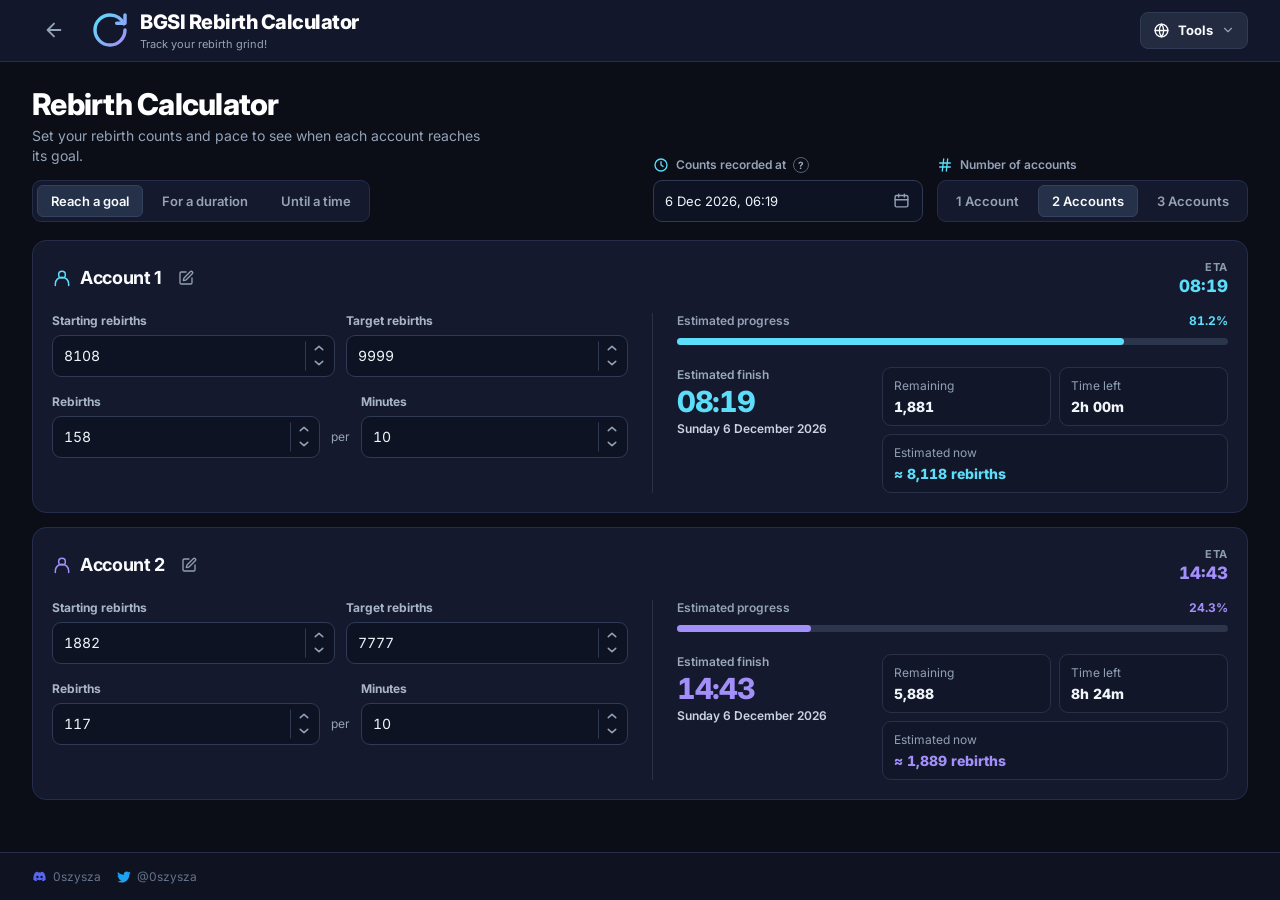
==== index.html @ 5c82c94f "Move time options before the calendar and add hour/minute vector icons" ====
<!doctype html>
<html lang="en" class="dark">
<head>
  <meta charset="utf-8">
  <meta name="viewport" content="width=device-width, initial-scale=1">
  <meta name="theme-color" content="#5CDDFA">
  <title>BGSI Rebirth Calculator</title>
  <link rel="icon" type="image/svg+xml" href="favicon.svg">
  <link rel="preconnect" href="https://fonts.googleapis.com">
  <link rel="preconnect" href="https://fonts.gstatic.com" crossorigin>
  <link href="https://fonts.googleapis.com/css2?family=Inter:wght@400;500;600;700;800&display=swap" rel="stylesheet">
  <link rel="stylesheet" href="styles.css?v=20261002-20">
  <script type="module" src="app.js?v=20261002-20"></script>
<link rel="canonical" href="https://0szysza.github.io/rebirth/">
<meta name="description" content="Track your BGSI rebirth grind for up to three named accounts. Estimate a goal finish time or rebirths gained over a custom time interval, with saved inputs and your own pace.">
<meta property="og:type" content="website">
<meta property="og:site_name" content="BGSI Rebirth Calculator">
<meta property="og:locale" content="en_GB">
<meta property="og:title" content="BGSI Rebirth Calculator">
<meta property="og:description" content="Track your BGSI rebirth grind for up to three named accounts. Estimate a goal finish time or rebirths gained over a custom time interval, with saved inputs and your own pace.">
<meta property="og:url" content="https://0szysza.github.io/rebirth/">
<meta property="og:image" content="https://0szysza.github.io/rebirth/assets/social/cover.png?v=20261002-1">
<meta property="og:image:secure_url" content="https://0szysza.github.io/rebirth/assets/social/cover.png?v=20261002-1">
<meta property="og:image:type" content="image/png">
<meta property="og:image:width" content="1200">
<meta property="og:image:height" content="630">
<meta property="og:image:alt" content="BGSI Rebirth Calculator: three accounts, custom pace and estimated finish times.">
<meta name="twitter:card" content="summary_large_image">
<meta name="twitter:title" content="BGSI Rebirth Calculator">
<meta name="twitter:description" content="Track your BGSI rebirth grind for up to three named accounts. Estimate a goal finish time or rebirths gained over a custom time interval, with saved inputs and your own pace.">
<meta name="twitter:image" content="https://0szysza.github.io/rebirth/assets/social/cover.png?v=20261002-1">
<meta name="twitter:image:alt" content="BGSI Rebirth Calculator: three accounts, custom pace and estimated finish times.">
</head>
<body>
  <svg class="icon-library" aria-hidden="true" xmlns="http://www.w3.org/2000/svg">
    <symbol id="icon-calendar" viewBox="0 0 24 24"><rect x="3" y="5" width="18" height="16" rx="2"/><path d="M16 3v4M8 3v4M3 11h18"/></symbol>
    <symbol id="icon-clock" viewBox="0 0 24 24"><circle cx="12" cy="12" r="9"/><path d="M12 7v5l3 2"/></symbol>
    <symbol id="icon-hour-unit" viewBox="0 0 24 24"><path d="M14.5 12 L8 12"/><path d="M15.5 13 A1 1 0 0 0 14.5 12"/><path d="M15.5 20 L15.5 13"/><path d="M8 20 L8 4"/></symbol>
    <symbol id="icon-minute-unit" viewBox="0 0 24 24"><path d="M12 19.5 L12 12.5"/><path d="M16 11.5 L8 11.5"/><path d="M17 12.5 A1 1 0 0 0 16 11.5"/><path d="M17 19.5 L17 12.5"/><path d="M7 19.5 L7 10.5"/></symbol>
    <symbol id="icon-arrow-left" viewBox="0 0 24 24"><path d="M19 12H5m7 7-7-7 7-7"/></symbol>
    <symbol id="icon-users" viewBox="0 0 24 24"><path d="M16 21v-2a4 4 0 0 0-4-4H6a4 4 0 0 0-4 4v2"/><circle cx="9" cy="7" r="4"/><path d="M22 21v-2a4 4 0 0 0-3-3.87M16 3.13a4 4 0 0 1 0 7.75"/></symbol>
    <symbol id="icon-hash" viewBox="0 0 24 24"><line x1="4" x2="20" y1="9" y2="9"/><line x1="4" x2="20" y1="15" y2="15"/><line x1="10" x2="8" y1="3" y2="21"/><line x1="16" x2="14" y1="3" y2="21"/></symbol>
    <symbol id="icon-square-pen" viewBox="0 0 24 24"><path d="M12 3H5a2 2 0 0 0-2 2v14a2 2 0 0 0 2 2h14a2 2 0 0 0 2-2v-7"/><path d="M18.375 2.625a1 1 0 0 1 3 3l-9.013 9.014a2 2 0 0 1-.853.505l-2.873.84a.5.5 0 0 1-.62-.62l.84-2.873a2 2 0 0 1 .506-.852z"/></symbol>
    <symbol id="icon-check" viewBox="0 0 24 24"><path d="M20 6 9 17l-5-5"/></symbol>
    <symbol id="icon-x" viewBox="0 0 24 24"><path d="M18 6 6 18"/><path d="m6 6 12 12"/></symbol>
    <symbol id="icon-pen-off" viewBox="0 0 24 24"><path d="m10 10-6.157 6.162a2 2 0 0 0-.5.833l-1.322 4.36a.5.5 0 0 0 .622.624l4.358-1.323a2 2 0 0 0 .83-.5L14 13.982"/><path d="m12.829 7.172 4.359-4.346a1 1 0 1 1 3.986 3.986l-4.353 4.353"/><path d="m2 2 20 20"/></symbol>
    <symbol id="icon-globe" viewBox="0 0 24 24"><circle cx="12" cy="12" r="9"/><path d="M3 12h18M12 3a15 15 0 0 1 0 18M12 3a15 15 0 0 0 0 18"/></symbol>
    <symbol id="icon-chevron" viewBox="0 0 24 24"><path d="m6 9 6 6 6-6"/></symbol>
  </svg>

  <header class="site-header">
    <div class="site-header__inner">
      <a class="home-link" href="https://0szysza.github.io/" aria-label="Back to home" title="Back to home"><svg class="icon" aria-hidden="true"><use href="#icon-arrow-left"></use></svg></a>
      <a class="brand" href="./" aria-label="BGSI Rebirth Calculator home">
        <span class="brand__logo" aria-hidden="true">
          <img src="favicon.svg" width="39" height="39" alt="">
        </span>
        <span class="brand__copy"><strong>BGSI Rebirth Calculator</strong><small>Track your rebirth grind!</small></span>
      </a>
      <nav class="tool-switcher" aria-label="Switch tool">
        <details class="tool-menu">
          <summary aria-label="Tools"><svg class="icon" aria-hidden="true"><use href="#icon-globe"></use></svg><span>Tools</span><svg class="icon tool-menu__chevron" aria-hidden="true"><use href="#icon-chevron"></use></svg></summary>
          <div class="tool-menu__list">
            <a href="https://0szysza.github.io/trackccu/"><img class="tool-menu__logo" src="https://0szysza.github.io/trackccu/favicon.png" width="18" height="18" alt=""><span><strong>TrackCCU</strong><small>Track any Roblox Game CCU!</small></span></a>
            <a href="./" aria-current="page"><img class="tool-menu__logo" src="favicon.svg" width="18" height="18" alt=""><span><strong>BGSI Rebirth Calculator</strong><small>Track your rebirth grind!</small></span></a>
          </div>
        </details>
      </nav>
    </div>
  </header>

  <main class="page-shell">
    <section class="account-selector" aria-labelledby="account-selector-title">
      <div class="selector-heading">
        <h1 id="account-selector-title">Rebirth Calculator</h1>
        <p id="calculator-description">Set your rebirth counts and pace to see when each account reaches its goal.</p>
        <div class="calculation-modes account-selector__buttons" role="group" aria-label="Calculation mode">
          <button class="calculation-mode account-count is-active" type="button" data-mode="goal" aria-pressed="true">Reach a goal</button>
          <button class="calculation-mode account-count" type="button" data-mode="duration" aria-pressed="false">For a duration</button>
          <button class="calculation-mode account-count" type="button" data-mode="until" aria-pressed="false">Until a time</button>
        </div>
      </div>
      <div class="selector-controls">
        <div class="time-controls">
        <section class="interval-settings" id="interval-settings" aria-label="Time interval" hidden>
          <div class="interval-duration" id="duration-fields">
            <div class="field"><label class="time-unit-label" for="interval-hours"><svg class="icon" aria-hidden="true"><use href="#icon-hour-unit"></use></svg><span>Hours</span></label><input id="interval-hours" type="number" min="0" step="any" inputmode="decimal" value="2"></div>
            <div class="field"><label class="time-unit-label" for="interval-minutes"><svg class="icon" aria-hidden="true"><use href="#icon-minute-unit"></use></svg><span>Minutes</span></label><input id="interval-minutes" type="number" min="0" max="59" step="1" inputmode="numeric" value="0"></div>
          </div>
          <div class="field interval-end-field" id="end-time-field" hidden>
            <label for="interval-end">End date and time</label>
            <div class="date-control">
              <input id="interval-end" type="text" readonly aria-haspopup="dialog" aria-controls="interval-end-picker" aria-expanded="false" autocomplete="off">
              <button class="date-control__open" type="button" data-date-for="interval-end" aria-label="Choose interval end date and time" aria-haspopup="dialog" aria-controls="interval-end-picker" aria-expanded="false"><svg class="icon" aria-hidden="true"><use href="#icon-calendar"></use></svg></button>
              <div class="date-picker" id="interval-end-picker" role="dialog" aria-label="Interval end date and time" hidden></div>
            </div>
          </div>
        </section>
        <div class="snapshot-row">
          <div class="snapshot-label"><svg class="icon" aria-hidden="true"><use href="#icon-clock"></use></svg><label for="snapshot">Counts recorded at</label><button class="help-tip" type="button" aria-label="About the recorded time" aria-describedby="snapshot-help">?<span class="help-tip__bubble" id="snapshot-help" role="tooltip">Enter the rebirth counts you had at this time. This saved starting point keeps your finish time fixed. Estimates assume you keep rebirthing at the entered pace.</span></button></div>
          <div class="field date-control">
            <input id="snapshot" type="text" readonly aria-haspopup="dialog" aria-controls="snapshot-picker" aria-expanded="false" autocomplete="off">
            <button class="date-control__open" type="button" data-date-for="snapshot" aria-label="Choose recorded date and time" aria-haspopup="dialog" aria-controls="snapshot-picker" aria-expanded="false"><svg class="icon" aria-hidden="true"><use href="#icon-calendar"></use></svg></button>
            <div class="date-picker" id="snapshot-picker" role="dialog" aria-label="Recorded date and time" hidden></div>
          </div>
        </div>
        </div>
        <div class="account-mode-field">
          <span class="account-mode-label" id="account-mode-label"><svg class="icon" aria-hidden="true"><use href="#icon-hash"></use></svg><span>Number of accounts</span></span>
          <div class="account-selector__buttons" role="group" aria-labelledby="account-mode-label">
            <button class="account-count" type="button" data-count="1" aria-pressed="false">1 Account</button>
            <button class="account-count is-active" type="button" data-count="2" aria-pressed="true">2 Accounts</button>
            <button class="account-count" type="button" data-count="3" aria-pressed="false">3 Accounts</button>
          </div>
        </div>
      </div>
    </section>

    <div class="accounts-grid" id="accounts-grid" role="group" aria-label="Account estimates" data-count="2"></div>
  </main>

  <footer class="site-footer">
    <div class="site-footer__inner">
      <div class="site-footer__contact">
        <div class="site-footer__links">
          <a href="https://discord.com/users/0szysza" target="_blank" rel="noopener noreferrer"><svg xmlns="http://www.w3.org/2000/svg" width="15" height="15" viewBox="0 0 24 24" fill="#5865F2" aria-hidden="true"><path d="M19.888 7.335a5.134 5.134 0 0 0-2.893-2.418a9.144 9.144 0 0 0-2.275-.508a9.963 9.963 0 0 0-.508 1.038a15.039 15.039 0 0 0-4.56 0a11.372 11.372 0 0 0-.519-1.038c-.752.082-1.493.249-2.208.497a5.123 5.123 0 0 0-2.904 2.44a16.176 16.176 0 0 0-1.91 9.717a16.562 16.562 0 0 0 4.98 2.528a4.339 4.339 0 0 0 1.104-1.777c-.54-.202-1.06-.45-1.557-.74c-.089-.122.254-.32.364-.354a11.826 11.826 0 0 0 10.037 0c.1 0 .453.232.364.354c-.441.342-1.424.585-1.59.828a7.4 7.4 0 0 0 1.105 1.69a16.628 16.628 0 0 0 4.99-2.53a16.232 16.232 0 0 0-2.02-9.727M8.669 14.7a1.943 1.943 0 0 1-1.92-1.955a1.943 1.943 0 0 1 1.92-1.91a1.942 1.942 0 0 1 1.933 1.965a1.943 1.943 0 0 1-1.933 1.9m6.625 0a1.943 1.943 0 0 1-1.932-1.944a1.932 1.932 0 1 1 3.865.034a1.932 1.932 0 0 1-1.933 1.899z"/></svg><span>0szysza</span></a>
          <a href="https://x.com/0szysza" target="_blank" rel="noopener noreferrer"><svg xmlns="http://www.w3.org/2000/svg" width="14" height="14" viewBox="0 0 432 384" fill="currentColor" style="color:#1DA1F2" aria-hidden="true"><path d="M383 105v11q0 45-16.5 88.5t-47 79.5t-79 58.5T134 365q-73 0-134-39q10 1 21 1q61 0 109-37q-29-1-51.5-18T48 229q8 2 16 2q12 0 23-4q-30-6-50-30t-20-55v-1q19 10 40 11q-39-27-39-73q0-24 12-44q33 40 79.5 64T210 126q-2-10-2-20q0-36 25.5-61.5T295 19q38 0 64 27q30-6 56-21q-10 31-39 48q27-3 51-13q-18 26-44 45z"/></svg><span>@0szysza</span></a>
        </div>
      </div>
    </div>
  </footer>
  <noscript><p class="noscript">Enable JavaScript to use the calculator.</p></noscript>
</body>
</html>
---- styles.css ----
:root{font-family:Inter,system-ui,-apple-system,BlinkMacSystemFont,"Segoe UI",sans-serif;color:#f3f4f6;background:#0b0d17;font-synthesis:none}
*{box-sizing:border-box}
html{color-scheme:dark}
body{min-width:320px;min-height:100vh;min-height:100svh;display:flex;flex-direction:column;margin:0;background:#0b0d17;color:#f3f4f6}
a{color:inherit;text-decoration:none}
button,input{font:inherit}
h1,h2,h3,p{margin:0}
[hidden],.icon-library{display:none!important}
:focus-visible{outline:2px solid #5CDDFA;outline-offset:2px}
::-webkit-scrollbar{width:8px;height:8px}
::-webkit-scrollbar-track{background:#0b0d17}
::-webkit-scrollbar-thumb{background:#262d4a;border-radius:4px}
::-webkit-scrollbar-thumb:hover{background:#3b456e}
.icon{width:17px;height:17px;flex:none;fill:none;stroke:currentColor;stroke-width:2;stroke-linecap:round;stroke-linejoin:round}

.site-header{position:sticky;top:0;z-index:20;border-bottom:1px solid #262d4a;background:rgba(21,25,45,.94);backdrop-filter:blur(12px)}
.site-header__inner,.page-shell,.site-footer__inner{width:min(100% - 64px,1216px);margin-inline:auto}
.site-header__inner{min-height:0;display:flex;align-items:center;gap:14px;padding:8px 0}
.home-link{display:grid;place-items:center;flex:none;width:44px;height:44px;border-radius:8px;color:#94a3b8;transition:color .15s}
.home-link .icon{width:22px;height:22px;transition:transform .15s}
.home-link:hover{color:#5CDDFA}
.home-link:hover .icon{transform:translateX(-2px)}
.brand{display:flex;align-items:center;gap:10px;flex:none}
.brand__logo{width:40px;height:40px;display:grid;place-items:center}
.brand__logo img{display:block;width:40px;height:40px}
.brand__copy{display:flex;flex-direction:column;line-height:1.5}
.brand__copy strong{font-size:20px;font-weight:800;line-height:28px;letter-spacing:-.5px;color:#fff}
.brand__copy small{color:#94a3b8;font-size:11px;font-weight:400;line-height:16.5px}
.tool-switcher{margin-left:auto}
.tool-menu{position:relative}
.tool-menu summary{display:flex;align-items:center;gap:8px;min-height:37px;padding:0 12px;border:1px solid #303b55;border-radius:8px;background:#222b40;color:#f8fafc;font-size:13px;font-weight:700;cursor:pointer;list-style:none;transition:background .15s,border-color .15s}
.tool-menu summary::-webkit-details-marker{display:none}
.tool-menu summary:hover,.tool-menu[open] summary{border-color:#485676;background:#2a3650}
.tool-menu__chevron{width:14px;height:14px;color:#94a3b8;transition:transform .15s}
.tool-menu[open] .tool-menu__chevron{transform:rotate(180deg)}
.tool-menu__list{position:absolute;right:0;top:calc(100% + 8px);z-index:30;display:grid;gap:6px;width:250px;padding:6px;border:1px solid #303b55;border-radius:10px;background:#15192d;box-shadow:0 12px 28px rgba(0,0,0,.28)}
.tool-menu__list a{display:flex;align-items:center;gap:10px;min-height:54px;padding:9px 10px;border-radius:7px;color:#b3bfd0;transition:background .15s,color .15s}
.tool-menu__list a:hover,.tool-menu__list a[aria-current=page]{background:#222b40;color:#f8fafc}
.tool-menu__list a .icon{width:18px;height:18px;color:#5CDDFA}
.tool-menu__logo{display:block;width:18px;height:18px;flex:none;object-fit:contain}
.tool-menu__list a span{display:flex;flex-direction:column;gap:2px}
.tool-menu__list a strong{font-size:13px;font-weight:700}
.tool-menu__list a small{color:#8a98ac;font-size:11px}

.page-shell{flex:1;padding:24px 0 0}
.account-selector{display:flex;align-items:flex-end;justify-content:space-between;gap:24px;margin:0 0 18px}
.selector-heading{flex:1;min-width:0}
.selector-heading h1{color:#fff;font-size:30px;font-weight:800;line-height:36px;letter-spacing:-.025em}
.selector-heading p{max-width:460px;margin-top:4px;color:#94a3b8;font-size:14px;line-height:20px}
.account-mode-field{display:flex;flex-direction:column;gap:7px}
.account-mode-label{display:flex;align-items:center;gap:7px;min-height:16px;color:#94a3b8;font-size:12px;font-weight:600;line-height:15px}
.account-mode-label>.icon{width:16px;height:16px;color:#5CDDFA}
.account-selector__buttons{display:inline-flex;align-items:center;gap:5px;padding:4px;border:1px solid #262d4a;border-radius:9px;background:#15192d}
.account-count{min-height:32px;padding:0 13px;border:1px solid transparent;border-radius:6px;background:transparent;color:#94a3b8;font-size:13px;font-weight:600;cursor:pointer;transition:background .15s,color .15s}
.account-count:hover{color:#f8fafc}
.account-count.is-active{border-color:#34425f;background:#253049;color:#f8fafc}
.calculation-modes{margin-top:14px}
.calculation-mode{display:inline-flex;align-items:center;justify-content:center;gap:7px}
.interval-settings{display:flex;align-items:flex-end;flex:none;max-width:100%;margin:0}
.interval-duration{display:grid;grid-template-columns:1fr 1fr;gap:10px;width:220px}
.interval-end-field{width:230px}
.interval-settings .field label{min-height:16px;margin-bottom:7px;line-height:16px}
.interval-settings .field .time-unit-label{display:flex;align-items:center;gap:6px}
.time-unit-label .icon{width:16px;height:16px;color:#5CDDFA}
body[data-calculator-mode=interval] .account-card__fields{grid-template-columns:1fr}
body[data-calculator-mode=interval] .eta-block strong{overflow-wrap:anywhere}
@media(max-width:680px){.calculation-modes{display:flex;width:100%}.calculation-mode{flex:1;min-width:0;padding-inline:8px;white-space:nowrap}.interval-settings{display:grid;grid-template-columns:1fr;width:100%}.interval-duration,.interval-end-field{width:100%}}

.field{min-width:0}
.field label{display:block;margin-bottom:7px;color:#a8b5c9;font-size:12px;font-weight:700}
.field input{display:block;width:100%;height:42px;padding:0 11px;border:1px solid #303a55;border-radius:9px;background:#0e1324;color:#f1f5f9;font-size:14px;outline:none;transition:border-color .15s}
.field input:hover{border-color:#4b5979}
.field input:focus{border-color:#5CDDFA;box-shadow:0 0 0 2px rgba(92,221,250,.12)}
.field input:invalid{border-color:#e17295}
.field input[type=number]{font-variant-numeric:tabular-nums}
.number-control{position:relative;min-width:0}
.number-control input[type=number]{padding-right:40px;appearance:textfield;-moz-appearance:textfield}
.number-control input[type=number]::-webkit-inner-spin-button,.number-control input[type=number]::-webkit-outer-spin-button{margin:0;appearance:none;-webkit-appearance:none}
.number-control__steps{position:absolute;top:50%;right:7px;display:flex;flex-direction:column;width:23px;height:29px;padding-left:4px;border-left:1px solid #303a55;transform:translateY(-50%)}
.number-control__step{display:grid;place-items:center;flex:1;min-height:0;padding:0;border:0;border-radius:3px;background:transparent;color:#91a0b5;cursor:pointer}
.number-control__step:hover,.number-control__step:focus-visible{background:#263653;color:#5CDDFA}
.number-control__step svg{width:10px;height:7px;fill:none;stroke:currentColor;stroke-width:1.8;stroke-linecap:round;stroke-linejoin:round}

.date-control{position:relative}
.date-control>input{padding-right:43px;cursor:pointer}
.date-control__open{position:absolute;top:50%;right:8px;display:grid;place-items:center;width:28px;height:28px;padding:0;border:0;border-radius:6px;background:transparent;color:#91a0b5;transform:translateY(-50%);cursor:pointer}
.date-control__open:hover,.date-control__open:focus-visible,.date-control__open[aria-expanded=true]{background:#263653;color:#5CDDFA}
.date-picker{position:absolute;top:calc(100% + 8px);left:0;z-index:40;width:min(320px,calc(100vw - 32px));padding:13px;border:1px solid #40506f;border-radius:11px;background:#171f32;box-shadow:0 18px 36px rgba(0,0,0,.42)}
.date-picker.is-above{top:auto;bottom:calc(100% + 8px)}
.date-picker.is-floating,.date-field:last-child .date-picker.is-floating{position:fixed;top:50%;left:50%;right:auto;bottom:auto;max-height:calc(100vh - 24px);max-height:calc(100svh - 24px);overflow-y:auto;transform:translate(-50%,-50%)}
.date-picker__header{display:flex;align-items:center;justify-content:space-between;gap:8px;margin-bottom:11px}
.date-picker__header strong{font-size:14px;font-weight:800;color:#f8fafc}
.date-picker__nav{display:grid;place-items:center;width:28px;height:28px;padding:0;border:1px solid #34415b;border-radius:6px;background:#222d44;color:#a9bbd4;cursor:pointer}
.date-picker__nav:hover{border-color:#5CDDFA;color:#5CDDFA}
.date-picker__nav svg{width:15px;height:15px;fill:none;stroke:currentColor;stroke-width:2;stroke-linecap:round;stroke-linejoin:round}
.date-picker__weekdays,.date-picker__days{display:grid;grid-template-columns:repeat(7,minmax(0,1fr));gap:3px;text-align:center}
.date-picker__weekdays{margin-bottom:4px;color:#8c9bb3;font-size:10px;font-weight:700}
.date-picker__weekdays span{padding:5px 0}
.date-picker__empty,.date-picker__day{min-width:0;height:33px}
.date-picker__day{padding:0;border:1px solid transparent;border-radius:6px;background:transparent;color:#d6e0ee;font-size:12px;font-weight:600;cursor:pointer}
.date-picker__day:hover{background:#2b3955;color:#fff}
.date-picker__day.is-today:not(.is-selected){border-color:#546480;color:#5CDDFA}
.date-picker__day.is-selected{border-color:#5CDDFA;background:#24475b;color:#91efff}
.date-picker__time{display:flex;flex-direction:column;align-items:stretch;gap:9px;margin-top:11px;padding-top:12px;border-top:1px solid #303a55}
.date-picker__time-fields{display:grid;grid-template-columns:1fr auto 1fr;align-items:end;gap:9px}
.date-picker__time-fields .field label{margin-bottom:5px;font-size:11px}
.date-picker__time-fields .field input{height:35px;padding-left:8px;font-size:12px}
.date-picker__time-fields .number-control input{padding-right:25px}
.date-picker__time-fields .number-control__steps{right:3px;width:19px;padding-left:2px}
.date-picker__time-colon{padding-bottom:9px;color:#91a0b5;font-weight:800}
.date-picker__footer{display:flex;align-items:center;gap:7px;margin-top:13px;padding-top:11px;border-top:1px solid #303a55}
.date-picker__footer span{flex:1}
.date-picker__footer button{min-height:30px;padding:0 9px;border:1px solid #34415b;border-radius:6px;background:#222d44;color:#cbd5e1;font-size:11px;font-weight:700;cursor:pointer}
.date-picker__footer button:hover{border-color:#5CDDFA;color:#fff}
.date-picker__footer .date-picker__apply{border-color:#5CDDFA;background:#24475b;color:#91efff}


.accounts-grid{display:grid;grid-template-columns:minmax(0,1fr);gap:14px;align-items:start}
.account-card{--accent:#5CDDFA;position:relative;min-width:0;padding:19px;border:1px solid #262d4a;border-radius:14px;background:#15192d}
.account-card:hover,.account-card:focus-within{z-index:2}
.account-card--alt{--accent:#A38FFA}
.account-card--alt2{--accent:#FF007F}
.account-card__head{display:flex;align-items:center;gap:8px;min-height:36px;margin-bottom:17px}
.account-card__icon{display:inline-flex;align-items:center;justify-content:center;flex:none;width:20px;height:20px;color:var(--accent)}
.account-card__icon svg{width:20px;height:20px;fill:none;stroke:currentColor;stroke-width:1.8;stroke-linecap:round;stroke-linejoin:round}
.account-card__head h2{overflow:hidden;color:#f8fafc;font-size:18px;font-weight:700;letter-spacing:-.02em;line-height:24px;text-overflow:ellipsis;white-space:nowrap}
.account-name{flex:1;min-width:0}
.account-name__display{display:flex;align-items:center;gap:6px;min-width:0}
.account-name__edit,.account-name__action{display:grid;place-items:center;flex:0 0 36px;width:36px;min-width:36px;height:36px;padding:0;border:0;border-radius:6px;background:transparent;color:#91a0b5;cursor:pointer;transition:color .15s,background .15s}
.account-name__edit:hover,.account-name__action:hover{background:#222b40;color:var(--accent)}
.account-name__save,.account-name__save:hover{color:#34d399}
.account-name__cancel,.account-name__cancel:hover{color:#fb7185}
.account-name__reset,.account-name__reset:hover{color:var(--accent)}
.account-name__edit .icon{width:16px;height:16px}
.account-name__form{display:flex;align-items:center;gap:4px;width:min(100%,340px)}
.account-name__form input{flex:1 1 0;width:0;min-width:0;height:36px;padding:0 10px;border:1px solid #303a55;border-radius:7px;background:#0e1324;color:#f1f5f9;font-size:16px;outline:none}
.account-name__form input:focus{border-color:var(--accent);box-shadow:0 0 0 2px color-mix(in srgb,var(--accent) 12%,transparent)}
.account-card__quick{margin-left:auto;text-align:right}
.account-card__quick span{display:block;color:#8d9bb0;font-size:11px;font-weight:700;letter-spacing:.06em}
.account-card__quick strong{display:block;margin-top:2px;color:var(--accent);font-size:17px;font-weight:800;font-variant-numeric:tabular-nums}
.account-card__fields{display:grid;grid-template-columns:repeat(2,minmax(0,1fr));gap:11px}
.pace-group{min-width:0;margin:17px 0 0;padding:0;border:0}
.pace-fields{display:grid;grid-template-columns:minmax(0,1fr) auto minmax(0,1fr);gap:11px}
.pace-fields__per{display:grid;place-items:center;align-self:end;height:42px;color:#94a3b8;font-size:12px}
.account-card__results{margin-top:17px;padding-top:15px;border-top:1px solid #293149}
.progress-line{display:flex;justify-content:space-between;gap:8px;margin-bottom:4px;color:#94a3b8;font-size:12px;font-weight:600}
.progress-line strong{color:var(--accent);font-variant-numeric:tabular-nums}
.progress-inspector{position:relative}
.progress-track{position:relative;height:20px;cursor:default}
.progress-track::before{content:"";position:absolute;top:6px;left:0;right:0;height:7px;border-radius:99px;background:#2b354b}
.progress-track>span{position:absolute;top:6px;left:0;display:block;width:0;height:7px;border-radius:99px;background:var(--accent);transition:width .2s;pointer-events:none}
.progress-track:focus-visible{border-radius:5px}
.progress-hover-marker{position:absolute;top:3px;width:2px;height:13px;border-radius:2px;background:#fff;box-shadow:0 0 0 2px #15192d;transform:translateX(-50%);pointer-events:none}
.progress-tooltip{position:absolute;bottom:calc(100% + 7px);width:248px;padding:10px 11px;border:1px solid #3d4b66;border-radius:9px;background:#202a40;box-shadow:0 10px 24px rgba(0,0,0,.32);transform:translateX(-50%);pointer-events:none;z-index:3;font-size:11px}
.progress-tooltip__head{display:flex;justify-content:space-between;align-items:baseline;gap:8px;padding-bottom:7px;margin-bottom:6px;border-bottom:1px solid #3d4b66}
.progress-tooltip__head strong{color:var(--accent);font-size:14px;font-weight:800;font-variant-numeric:tabular-nums}
.progress-tooltip__head span{color:#e2e8f0;font-weight:700;font-variant-numeric:tabular-nums}
.progress-tooltip__row{display:flex;justify-content:space-between;gap:8px;line-height:1.5}
.progress-tooltip__row+ .progress-tooltip__row{margin-top:4px}
.progress-tooltip__row span{flex:none;color:#9aa8bc}
.progress-tooltip__row strong{color:#f1f5f9;font-weight:650;text-align:right}
.eta-block{margin:19px 0 17px}
.eta-block span{display:block;color:#9aa8bc;font-size:12px;font-weight:600}
.eta-block strong{display:block;margin-top:4px;color:var(--accent);font-size:29px;font-weight:800;letter-spacing:-.045em;line-height:1.12;font-variant-numeric:tabular-nums}
.eta-block small{display:block;margin-top:3px;color:#cbd5e1;font-size:12px;font-weight:600}
.stat-grid{display:grid;grid-template-columns:repeat(2,minmax(0,1fr));gap:8px}
.stat{min-width:0;padding:10px 11px;border:1px solid #293149;border-radius:9px;background:#111729}
.stat span{display:block;color:#91a0b5;font-size:12px}
.stat strong{display:block;margin-top:5px;color:#f1f5f9;font-size:14px;font-weight:800;overflow-wrap:anywhere;font-variant-numeric:tabular-nums}
.account-message{min-height:0;margin-top:9px;color:#f5a3ba;font-size:12px;line-height:1.4}
.account-message.is-neutral{color:#91a0b5}
.account-message:empty{display:none}
.site-footer{margin-top:28px;padding:16px 0;border-top:1px solid #262d4a;background:rgba(21,25,45,.4);color:#64748b;font-size:12px}
.site-footer__inner{display:flex;align-items:center;justify-content:space-between;gap:16px}
.site-footer__links{display:flex;flex-wrap:wrap;align-items:center;column-gap:16px;row-gap:4px}
.site-footer__links a{display:inline-flex;align-items:center;gap:6px;transition:color .15s}
.site-footer__links a:hover{color:#cbd5e1}
.site-footer__links svg{flex:none}
.noscript{padding:15px;color:#f1f5f9;background:#6d2b42;text-align:center}

@media(min-width:1024px){.accounts-grid .account-card{display:grid;grid-template-columns:repeat(2,minmax(0,1fr));grid-template-rows:auto max-content 1fr;grid-template-areas:"head head" "fields results" "pace results";column-gap:24px;align-items:start}.accounts-grid .account-card__head{grid-area:head}.accounts-grid .account-card__fields{grid-area:fields}.accounts-grid .pace-group{grid-area:pace}.accounts-grid .account-card__results{grid-area:results;display:grid;grid-template-columns:minmax(0,.7fr) minmax(0,1.3fr);column-gap:18px;margin-top:0;padding:0 0 0 24px;border-top:0;border-left:1px solid #293149}.accounts-grid .progress-line,.accounts-grid .progress-inspector,.accounts-grid .account-message{grid-column:1/-1}.accounts-grid .eta-block{grid-column:1;grid-row:3;margin:15px 0 0}.accounts-grid .stat-grid{grid-column:2;grid-row:3;margin-top:15px}}
@media(min-width:1360px){.home-link{position:absolute;left:max(20px,env(safe-area-inset-left));top:50%;transform:translateY(-50%)}}
@media(max-width:680px){.site-header__inner,.page-shell,.site-footer__inner{width:min(100% - 32px,1216px)}.site-header__inner{gap:10px;padding:8px 0}.brand{min-height:44px}.page-shell{padding-top:20px}.account-selector{align-items:flex-start;flex-direction:column;gap:12px;margin:0 0 16px}.account-selector__buttons{width:100%}.account-count{flex:1;min-height:36px;padding:0 5px}.site-footer__inner{align-items:flex-start;flex-direction:column}}
@media(max-width:680px){.brand{flex:1;min-width:0}.brand__logo{flex:none}.brand__copy{min-width:0}.tool-switcher{flex:none}}
@media(max-width:639px){.brand__copy strong{font-size:18px;line-height:25.2px;letter-spacing:-.45px}.brand__copy small{font-size:11px;line-height:16.5px}}
@media(max-width:350px){.site-header__inner{gap:6px}.brand__logo,.brand__logo img{width:34px;height:34px}.brand__copy strong{font-size:16px;line-height:22.4px}.brand__copy small{font-size:10px;line-height:15px}.tool-menu summary{padding:0 7px}.tool-menu summary>span{display:none}}
@media(max-width:430px){.account-card{padding:16px}.field input{font-size:13px}.tool-menu summary{padding:0 9px}}
@media(prefers-reduced-motion:reduce){*,*::before,*::after{transition:none!important;animation:none!important}}

.selector-controls{display:flex;flex:none;flex-wrap:wrap;align-items:flex-end;gap:14px;margin-left:auto}
.time-controls{display:flex;align-items:flex-end;flex-wrap:wrap;gap:14px;max-width:100%}
.selector-controls>.account-mode-field{margin-left:auto}
.snapshot-row{position:relative;z-index:6;display:flex;flex-direction:column;align-items:flex-start;gap:7px;margin:0}
.snapshot-label{position:relative;display:flex;align-items:center;gap:7px;color:#94a3b8;font-size:12px;font-weight:600;line-height:15px}
.snapshot-label>.icon{width:16px;height:16px;color:#5CDDFA}
.snapshot-row>.date-control{width:270px}
.snapshot-row input{height:42px;font-size:13px}
.help-tip{display:inline-grid;place-items:center;flex:none;width:16px;height:16px;padding:0;border:1px solid #53617a;border-radius:50%;background:transparent;color:#9baabe;font-size:10px;font-weight:700;cursor:help}
.help-tip__bubble{position:absolute;top:calc(100% + 8px);left:0;z-index:50;display:none;width:285px;padding:10px 12px;border:1px solid #3d4b66;border-radius:8px;background:#202a40;box-shadow:0 10px 24px #0005;color:#cbd5e1;font-size:12px;font-weight:400;line-height:1.5;text-align:left}
.help-tip:hover .help-tip__bubble,.help-tip:focus .help-tip__bubble{display:block}
.date-picker__nav{width:34px;height:34px}
.date-picker__day{height:36px}
.date-picker__time-fields .field input{height:42px;font-size:16px;padding-right:29px}
.date-picker__time-fields .number-control__steps{right:5px;width:21px;height:32px}
.date-picker__footer button{min-height:38px;padding:0 12px;font-size:12px}
.date-picker__footer button:disabled{opacity:.4;cursor:default}
.stat--wide{grid-column:1/-1}
.stat--wide strong{color:var(--accent)}
@media(max-width:1100px){.account-selector{flex-direction:column;align-items:flex-start;gap:16px}.selector-controls{width:100%;justify-content:space-between;margin-left:0}}
@media(max-width:680px){.selector-controls{flex-direction:column-reverse;align-items:stretch;gap:14px}.selector-controls>.account-mode-field{margin-left:0}.time-controls{display:flex;flex-direction:column;align-items:stretch;gap:14px;width:100%}.snapshot-row{align-items:stretch;gap:8px}.snapshot-row>.date-control{width:100%}.snapshot-row input{height:42px;font-size:16px}}
@media(max-width:639px){.selector-heading h1{font-size:24px;line-height:32px}.field input{font-size:16px}}
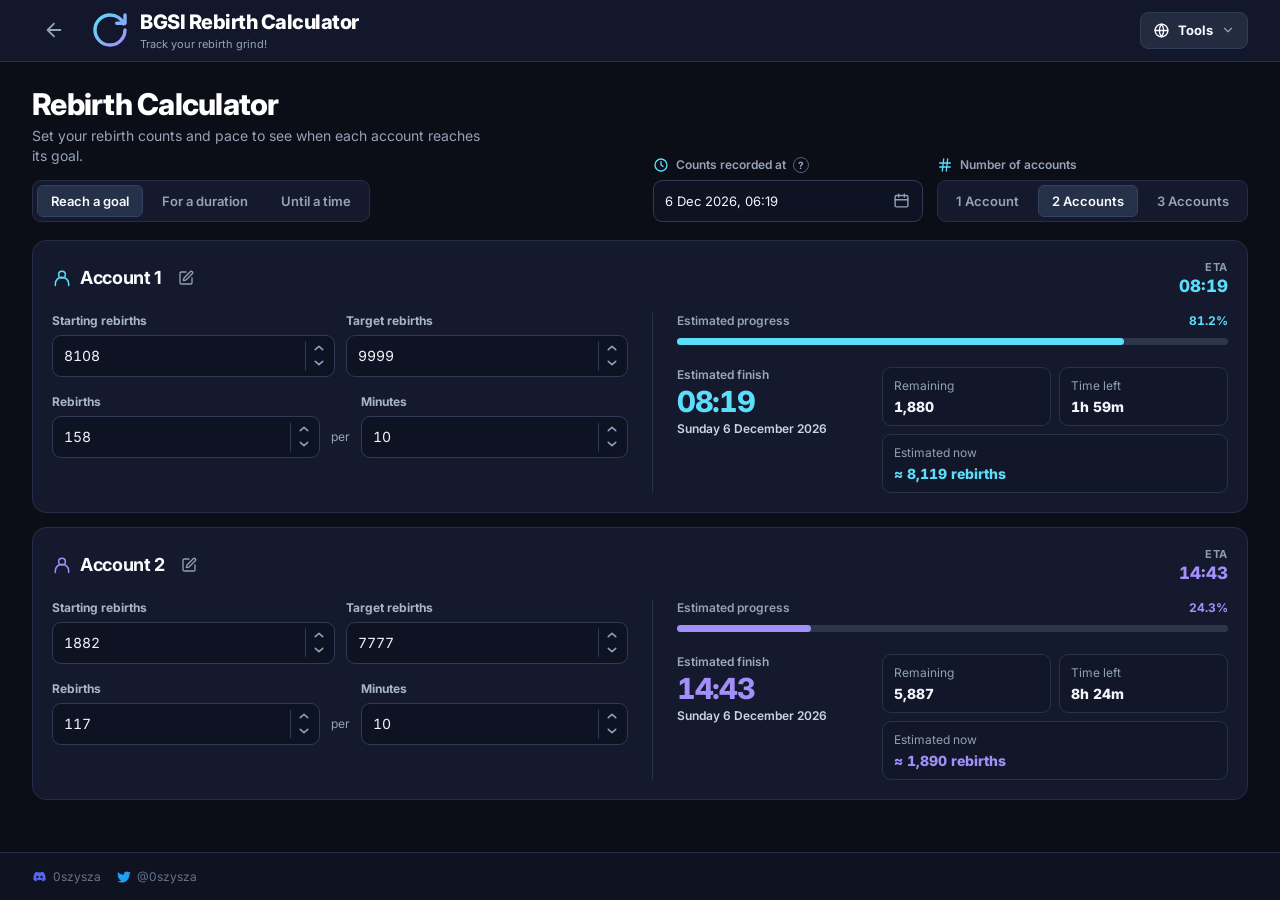
==== commit c85569d4: "Use lowercase Inter letterforms for hour and minute units" ====
--- a/index.html
+++ b/index.html
@@ -9,8 +9,8 @@
   <link rel="preconnect" href="https://fonts.googleapis.com">
   <link rel="preconnect" href="https://fonts.gstatic.com" crossorigin>
   <link href="https://fonts.googleapis.com/css2?family=Inter:wght@400;500;600;700;800&display=swap" rel="stylesheet">
-  <link rel="stylesheet" href="styles.css?v=20261002-20">
-  <script type="module" src="app.js?v=20261002-20"></script>
+  <link rel="stylesheet" href="styles.css?v=20261002-21">
+  <script type="module" src="app.js?v=20261002-21"></script>
 <link rel="canonical" href="https://0szysza.github.io/rebirth/">
 <meta name="description" content="Track your BGSI rebirth grind for up to three named accounts. Estimate a goal finish time or rebirths gained over a custom time interval, with saved inputs and your own pace.">
 <meta property="og:type" content="website">
@@ -35,8 +35,8 @@
   <svg class="icon-library" aria-hidden="true" xmlns="http://www.w3.org/2000/svg">
     <symbol id="icon-calendar" viewBox="0 0 24 24"><rect x="3" y="5" width="18" height="16" rx="2"/><path d="M16 3v4M8 3v4M3 11h18"/></symbol>
     <symbol id="icon-clock" viewBox="0 0 24 24"><circle cx="12" cy="12" r="9"/><path d="M12 7v5l3 2"/></symbol>
-    <symbol id="icon-hour-unit" viewBox="0 0 24 24"><path d="M14.5 12 L8 12"/><path d="M15.5 13 A1 1 0 0 0 14.5 12"/><path d="M15.5 20 L15.5 13"/><path d="M8 20 L8 4"/></symbol>
-    <symbol id="icon-minute-unit" viewBox="0 0 24 24"><path d="M12 19.5 L12 12.5"/><path d="M16 11.5 L8 11.5"/><path d="M17 12.5 A1 1 0 0 0 16 11.5"/><path d="M17 19.5 L17 12.5"/><path d="M7 19.5 L7 10.5"/></symbol>
+    <symbol id="icon-hour-unit" viewBox="0 0 24 24"><text x="12" y="19" text-anchor="middle" font-family="Inter, system-ui, sans-serif" font-size="22" font-weight="600">h</text></symbol>
+    <symbol id="icon-minute-unit" viewBox="0 0 24 24"><text x="12" y="19" text-anchor="middle" font-family="Inter, system-ui, sans-serif" font-size="22" font-weight="600">m</text></symbol>
     <symbol id="icon-arrow-left" viewBox="0 0 24 24"><path d="M19 12H5m7 7-7-7 7-7"/></symbol>
     <symbol id="icon-users" viewBox="0 0 24 24"><path d="M16 21v-2a4 4 0 0 0-4-4H6a4 4 0 0 0-4 4v2"/><circle cx="9" cy="7" r="4"/><path d="M22 21v-2a4 4 0 0 0-3-3.87M16 3.13a4 4 0 0 1 0 7.75"/></symbol>
     <symbol id="icon-hash" viewBox="0 0 24 24"><line x1="4" x2="20" y1="9" y2="9"/><line x1="4" x2="20" y1="15" y2="15"/><line x1="10" x2="8" y1="3" y2="21"/><line x1="16" x2="14" y1="3" y2="21"/></symbol>
--- a/styles.css
+++ b/styles.css
@@ -61,7 +61,7 @@
 .interval-end-field{width:230px}
 .interval-settings .field label{min-height:16px;margin-bottom:7px;line-height:16px}
 .interval-settings .field .time-unit-label{display:flex;align-items:center;gap:6px}
-.time-unit-label .icon{width:16px;height:16px;color:#5CDDFA}
+.time-unit-label .icon{width:16px;height:16px;color:#5CDDFA;fill:currentColor;stroke:none}
 body[data-calculator-mode=interval] .account-card__fields{grid-template-columns:1fr}
 body[data-calculator-mode=interval] .eta-block strong{overflow-wrap:anywhere}
 @media(max-width:680px){.calculation-modes{display:flex;width:100%}.calculation-mode{flex:1;min-width:0;padding-inline:8px;white-space:nowrap}.interval-settings{display:grid;grid-template-columns:1fr;width:100%}.interval-duration,.interval-end-field{width:100%}}
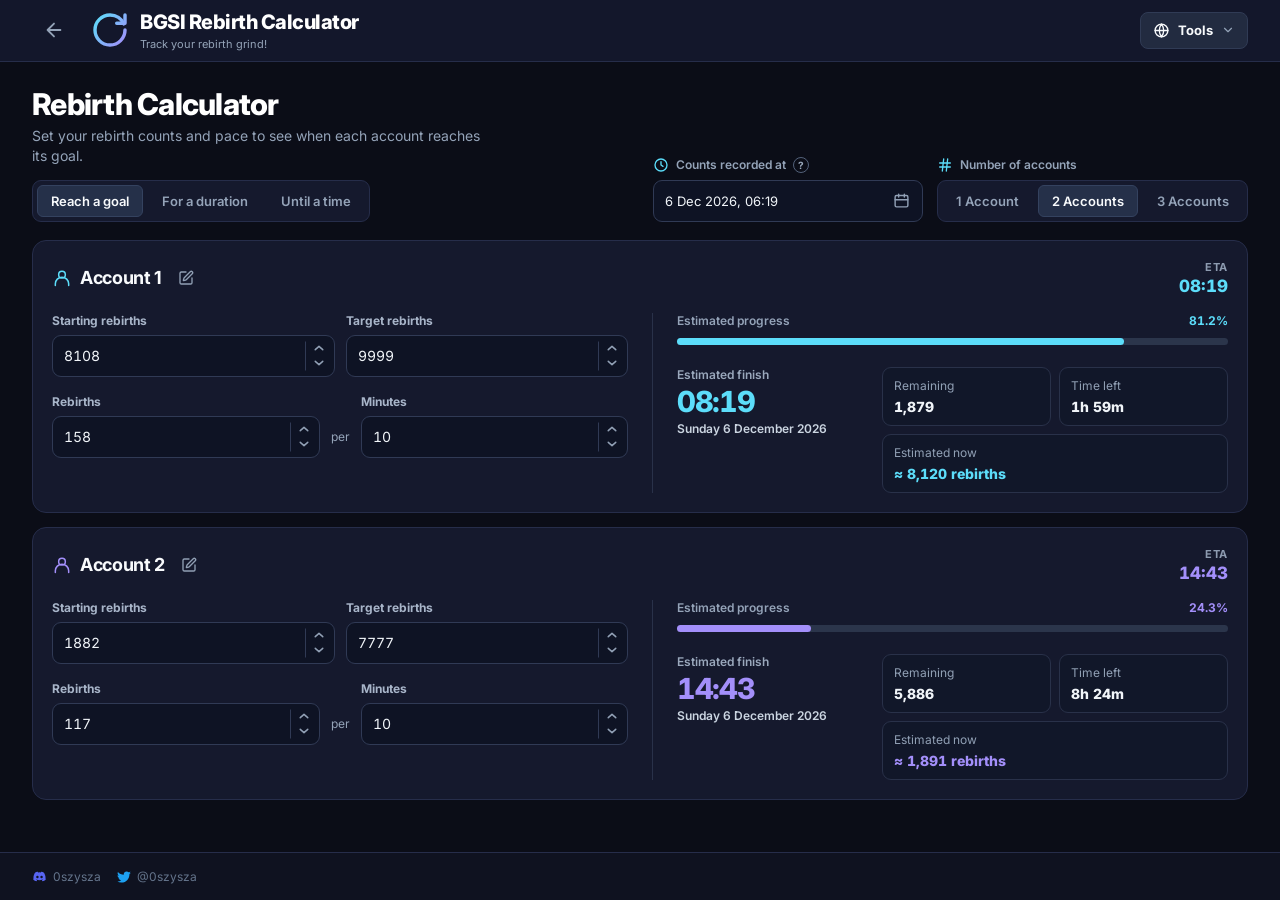
==== commit 9a6cedc6: "Remove hour and minute letter icons from duration labels" ====
--- a/index.html
+++ b/index.html
@@ -9,8 +9,8 @@
   <link rel="preconnect" href="https://fonts.googleapis.com">
   <link rel="preconnect" href="https://fonts.gstatic.com" crossorigin>
   <link href="https://fonts.googleapis.com/css2?family=Inter:wght@400;500;600;700;800&display=swap" rel="stylesheet">
-  <link rel="stylesheet" href="styles.css?v=20261002-21">
-  <script type="module" src="app.js?v=20261002-21"></script>
+  <link rel="stylesheet" href="styles.css?v=20261002-22">
+  <script type="module" src="app.js?v=20261002-22"></script>
 <link rel="canonical" href="https://0szysza.github.io/rebirth/">
 <meta name="description" content="Track your BGSI rebirth grind for up to three named accounts. Estimate a goal finish time or rebirths gained over a custom time interval, with saved inputs and your own pace.">
 <meta property="og:type" content="website">
@@ -35,8 +35,6 @@
   <svg class="icon-library" aria-hidden="true" xmlns="http://www.w3.org/2000/svg">
     <symbol id="icon-calendar" viewBox="0 0 24 24"><rect x="3" y="5" width="18" height="16" rx="2"/><path d="M16 3v4M8 3v4M3 11h18"/></symbol>
     <symbol id="icon-clock" viewBox="0 0 24 24"><circle cx="12" cy="12" r="9"/><path d="M12 7v5l3 2"/></symbol>
-    <symbol id="icon-hour-unit" viewBox="0 0 24 24"><text x="12" y="19" text-anchor="middle" font-family="Inter, system-ui, sans-serif" font-size="22" font-weight="600">h</text></symbol>
-    <symbol id="icon-minute-unit" viewBox="0 0 24 24"><text x="12" y="19" text-anchor="middle" font-family="Inter, system-ui, sans-serif" font-size="22" font-weight="600">m</text></symbol>
     <symbol id="icon-arrow-left" viewBox="0 0 24 24"><path d="M19 12H5m7 7-7-7 7-7"/></symbol>
     <symbol id="icon-users" viewBox="0 0 24 24"><path d="M16 21v-2a4 4 0 0 0-4-4H6a4 4 0 0 0-4 4v2"/><circle cx="9" cy="7" r="4"/><path d="M22 21v-2a4 4 0 0 0-3-3.87M16 3.13a4 4 0 0 1 0 7.75"/></symbol>
     <symbol id="icon-hash" viewBox="0 0 24 24"><line x1="4" x2="20" y1="9" y2="9"/><line x1="4" x2="20" y1="15" y2="15"/><line x1="10" x2="8" y1="3" y2="21"/><line x1="16" x2="14" y1="3" y2="21"/></symbol>
@@ -84,8 +82,8 @@
         <div class="time-controls">
         <section class="interval-settings" id="interval-settings" aria-label="Time interval" hidden>
           <div class="interval-duration" id="duration-fields">
-            <div class="field"><label class="time-unit-label" for="interval-hours"><svg class="icon" aria-hidden="true"><use href="#icon-hour-unit"></use></svg><span>Hours</span></label><input id="interval-hours" type="number" min="0" step="any" inputmode="decimal" value="2"></div>
-            <div class="field"><label class="time-unit-label" for="interval-minutes"><svg class="icon" aria-hidden="true"><use href="#icon-minute-unit"></use></svg><span>Minutes</span></label><input id="interval-minutes" type="number" min="0" max="59" step="1" inputmode="numeric" value="0"></div>
+            <div class="field"><label for="interval-hours">Hours</label><input id="interval-hours" type="number" min="0" step="any" inputmode="decimal" value="2"></div>
+            <div class="field"><label for="interval-minutes">Minutes</label><input id="interval-minutes" type="number" min="0" max="59" step="1" inputmode="numeric" value="0"></div>
           </div>
           <div class="field interval-end-field" id="end-time-field" hidden>
             <label for="interval-end">End date and time</label>
--- a/styles.css
+++ b/styles.css
@@ -60,8 +60,6 @@
 .interval-duration{display:grid;grid-template-columns:1fr 1fr;gap:10px;width:220px}
 .interval-end-field{width:230px}
 .interval-settings .field label{min-height:16px;margin-bottom:7px;line-height:16px}
-.interval-settings .field .time-unit-label{display:flex;align-items:center;gap:6px}
-.time-unit-label .icon{width:16px;height:16px;color:#5CDDFA;fill:currentColor;stroke:none}
 body[data-calculator-mode=interval] .account-card__fields{grid-template-columns:1fr}
 body[data-calculator-mode=interval] .eta-block strong{overflow-wrap:anywhere}
 @media(max-width:680px){.calculation-modes{display:flex;width:100%}.calculation-mode{flex:1;min-width:0;padding-inline:8px;white-space:nowrap}.interval-settings{display:grid;grid-template-columns:1fr;width:100%}.interval-duration,.interval-end-field{width:100%}}
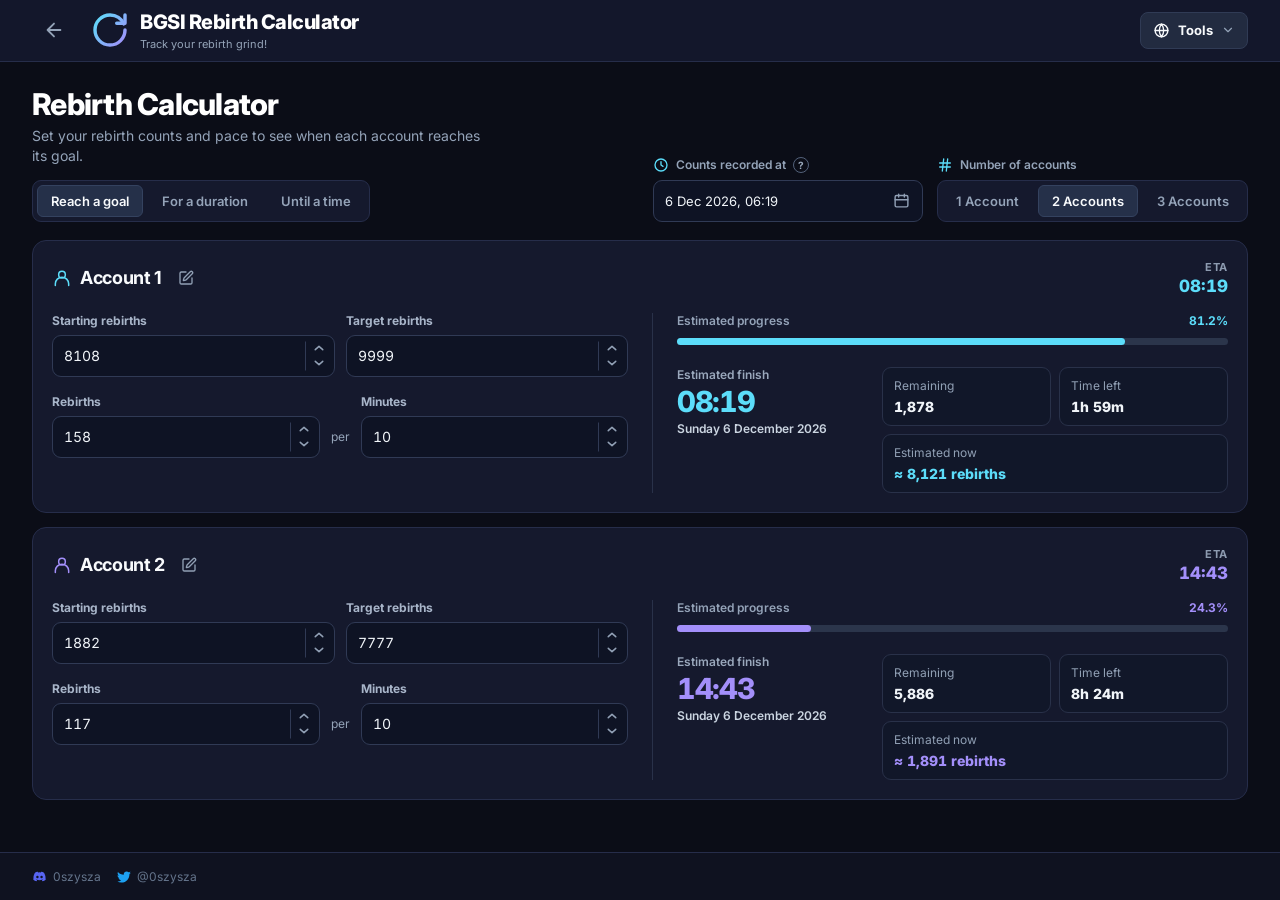
==== commit f59760f8: "Keep account name input width stable when reset appears" ====
--- a/index.html
+++ b/index.html
@@ -9,8 +9,8 @@
   <link rel="preconnect" href="https://fonts.googleapis.com">
   <link rel="preconnect" href="https://fonts.gstatic.com" crossorigin>
   <link href="https://fonts.googleapis.com/css2?family=Inter:wght@400;500;600;700;800&display=swap" rel="stylesheet">
-  <link rel="stylesheet" href="styles.css?v=20261002-22">
-  <script type="module" src="app.js?v=20261002-22"></script>
+  <link rel="stylesheet" href="styles.css?v=20261002-23">
+  <script type="module" src="app.js?v=20261002-23"></script>
 <link rel="canonical" href="https://0szysza.github.io/rebirth/">
 <meta name="description" content="Track your BGSI rebirth grind for up to three named accounts. Estimate a goal finish time or rebirths gained over a custom time interval, with saved inputs and your own pace.">
 <meta property="og:type" content="website">
--- a/styles.css
+++ b/styles.css
@@ -130,8 +130,8 @@
 .account-name__cancel,.account-name__cancel:hover{color:#fb7185}
 .account-name__reset,.account-name__reset:hover{color:var(--accent)}
 .account-name__edit .icon{width:16px;height:16px}
-.account-name__form{display:flex;align-items:center;gap:4px;width:min(100%,340px)}
-.account-name__form input{flex:1 1 0;width:0;min-width:0;height:36px;padding:0 10px;border:1px solid #303a55;border-radius:7px;background:#0e1324;color:#f1f5f9;font-size:16px;outline:none}
+.account-name__form{display:grid;grid-template-columns:minmax(0,1fr) repeat(3,36px);align-items:center;gap:4px;width:min(100%,380px)}
+.account-name__form input{width:100%;min-width:0;height:36px;padding:0 10px;border:1px solid #303a55;border-radius:7px;background:#0e1324;color:#f1f5f9;font-size:16px;outline:none}
 .account-name__form input:focus{border-color:var(--accent);box-shadow:0 0 0 2px color-mix(in srgb,var(--accent) 12%,transparent)}
 .account-card__quick{margin-left:auto;text-align:right}
 .account-card__quick span{display:block;color:#8d9bb0;font-size:11px;font-weight:700;letter-spacing:.06em}
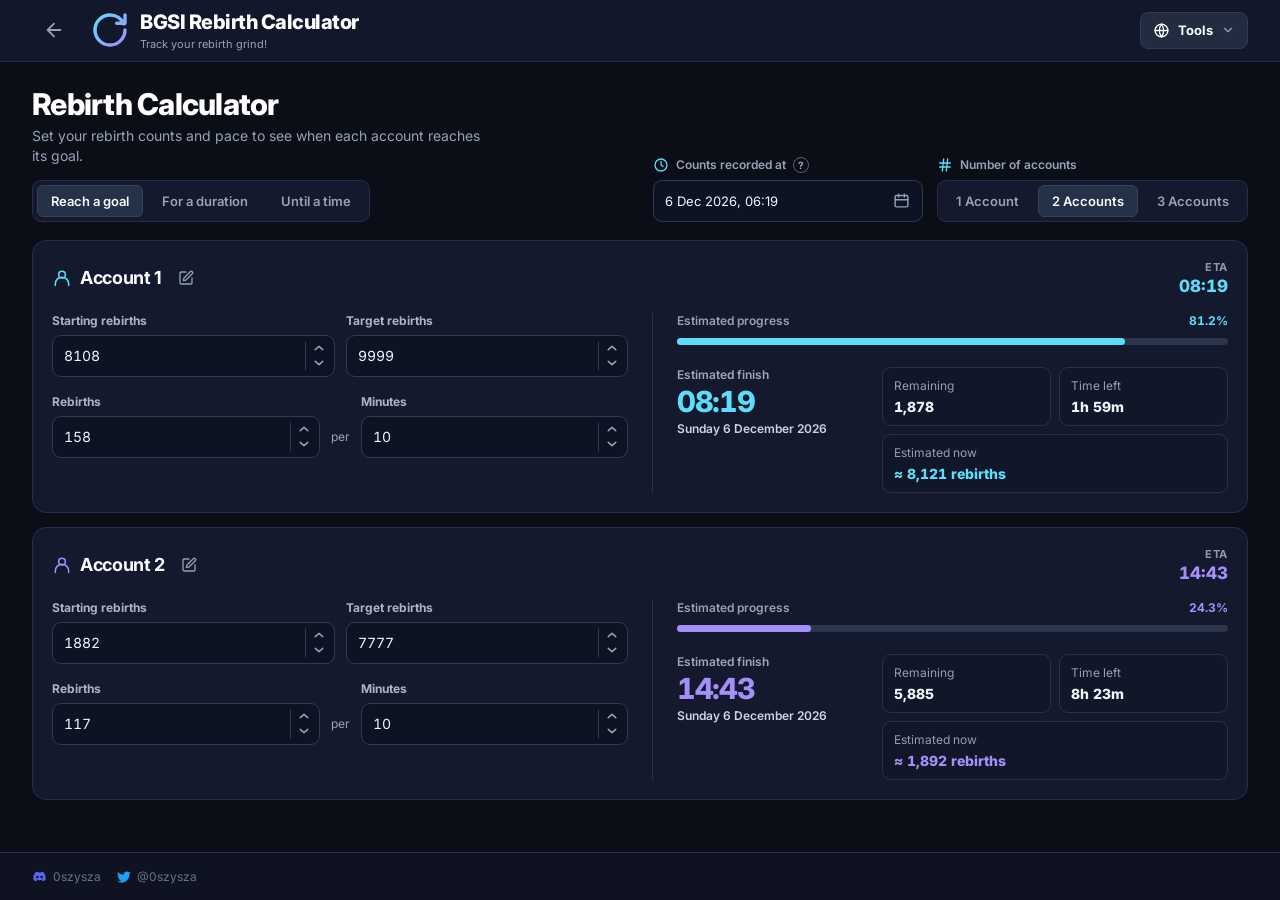
==== commit b076163b: "Fix progress tooltip stacking against date controls" ====
--- a/index.html
+++ b/index.html
@@ -9,8 +9,8 @@
   <link rel="preconnect" href="https://fonts.googleapis.com">
   <link rel="preconnect" href="https://fonts.gstatic.com" crossorigin>
   <link href="https://fonts.googleapis.com/css2?family=Inter:wght@400;500;600;700;800&display=swap" rel="stylesheet">
-  <link rel="stylesheet" href="styles.css?v=20261002-23">
-  <script type="module" src="app.js?v=20261002-23"></script>
+  <link rel="stylesheet" href="styles.css?v=20261002-24">
+  <script type="module" src="app.js?v=20261002-24"></script>
 <link rel="canonical" href="https://0szysza.github.io/rebirth/">
 <meta name="description" content="Track your BGSI rebirth grind for up to three named accounts. Estimate a goal finish time or rebirths gained over a custom time interval, with saved inputs and your own pace.">
 <meta property="og:type" content="website">
--- a/styles.css
+++ b/styles.css
@@ -188,7 +188,7 @@
 .selector-controls{display:flex;flex:none;flex-wrap:wrap;align-items:flex-end;gap:14px;margin-left:auto}
 .time-controls{display:flex;align-items:flex-end;flex-wrap:wrap;gap:14px;max-width:100%}
 .selector-controls>.account-mode-field{margin-left:auto}
-.snapshot-row{position:relative;z-index:6;display:flex;flex-direction:column;align-items:flex-start;gap:7px;margin:0}
+.snapshot-row{position:relative;display:flex;flex-direction:column;align-items:flex-start;gap:7px;margin:0}
 .snapshot-label{position:relative;display:flex;align-items:center;gap:7px;color:#94a3b8;font-size:12px;font-weight:600;line-height:15px}
 .snapshot-label>.icon{width:16px;height:16px;color:#5CDDFA}
 .snapshot-row>.date-control{width:270px}
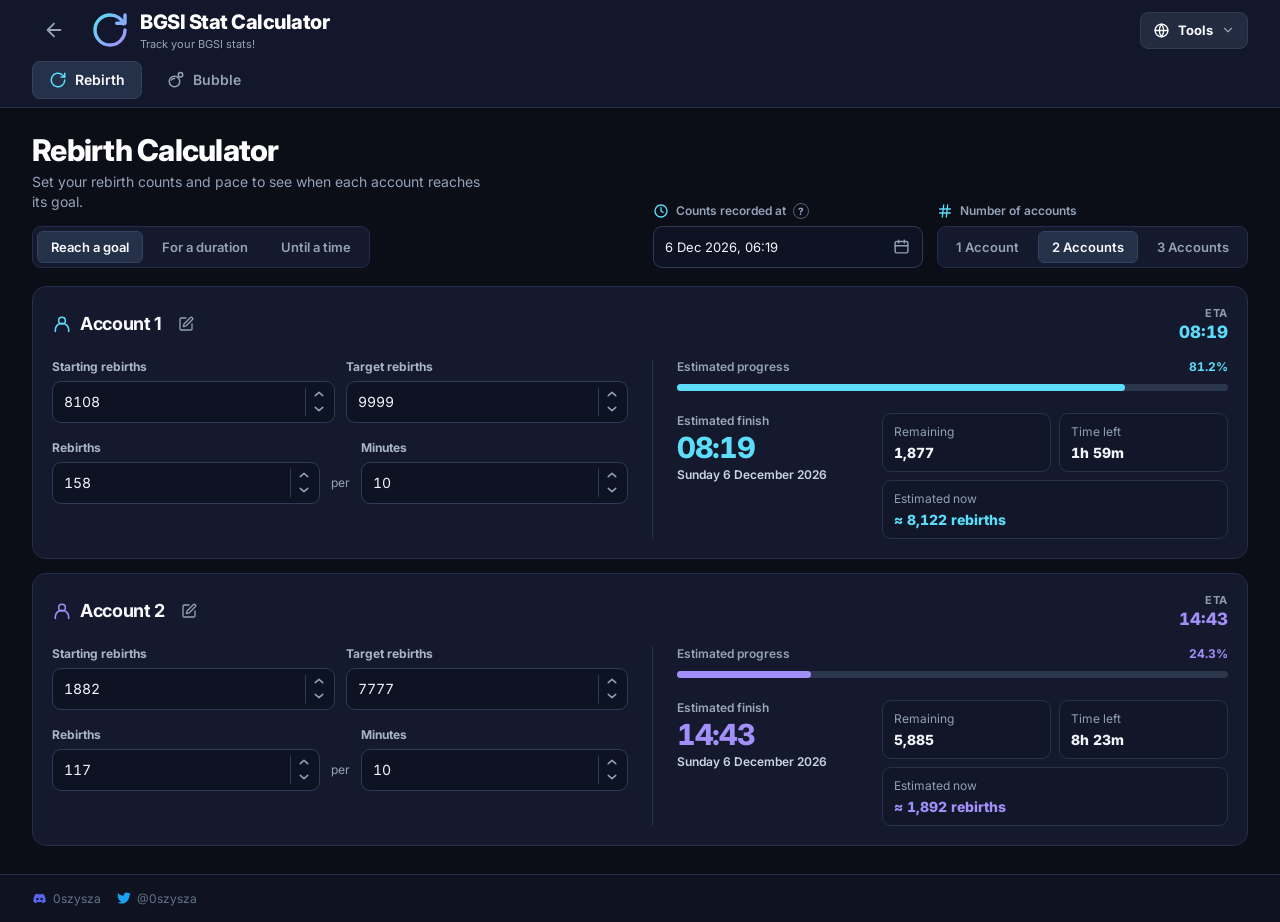
==== commit 45c6ead4: "Introduce BGSI Stat Calculator sections and shared Bubble forecasts" ====
--- a/index.html
+++ b/index.html
@@ -4,36 +4,38 @@
   <meta charset="utf-8">
   <meta name="viewport" content="width=device-width, initial-scale=1">
   <meta name="theme-color" content="#5CDDFA">
-  <title>BGSI Rebirth Calculator</title>
+  <title>Rebirth | BGSI Stat Calculator</title>
   <link rel="icon" type="image/svg+xml" href="favicon.svg">
   <link rel="preconnect" href="https://fonts.googleapis.com">
   <link rel="preconnect" href="https://fonts.gstatic.com" crossorigin>
   <link href="https://fonts.googleapis.com/css2?family=Inter:wght@400;500;600;700;800&display=swap" rel="stylesheet">
-  <link rel="stylesheet" href="styles.css?v=20261002-24">
-  <script type="module" src="app.js?v=20261002-24"></script>
+  <link rel="stylesheet" href="styles.css?v=20261004-1">
+  <script type="module" src="app.js?v=20261004-1"></script>
 <link rel="canonical" href="https://0szysza.github.io/rebirth/">
 <meta name="description" content="Track your BGSI rebirth grind for up to three named accounts. Estimate a goal finish time or rebirths gained over a custom time interval, with saved inputs and your own pace.">
 <meta property="og:type" content="website">
-<meta property="og:site_name" content="BGSI Rebirth Calculator">
+<meta property="og:site_name" content="BGSI Stat Calculator">
 <meta property="og:locale" content="en_GB">
-<meta property="og:title" content="BGSI Rebirth Calculator">
+<meta property="og:title" content="Rebirth | BGSI Stat Calculator">
 <meta property="og:description" content="Track your BGSI rebirth grind for up to three named accounts. Estimate a goal finish time or rebirths gained over a custom time interval, with saved inputs and your own pace.">
 <meta property="og:url" content="https://0szysza.github.io/rebirth/">
-<meta property="og:image" content="https://0szysza.github.io/rebirth/assets/social/cover.png?v=20261002-1">
-<meta property="og:image:secure_url" content="https://0szysza.github.io/rebirth/assets/social/cover.png?v=20261002-1">
+<meta property="og:image" content="https://0szysza.github.io/rebirth/assets/social/cover.png?v=20261004-1">
+<meta property="og:image:secure_url" content="https://0szysza.github.io/rebirth/assets/social/cover.png?v=20261004-1">
 <meta property="og:image:type" content="image/png">
 <meta property="og:image:width" content="1200">
 <meta property="og:image:height" content="630">
-<meta property="og:image:alt" content="BGSI Rebirth Calculator: three accounts, custom pace and estimated finish times.">
+<meta property="og:image:alt" content="BGSI Stat Calculator: three accounts, custom pace and estimated finish times.">
 <meta name="twitter:card" content="summary_large_image">
-<meta name="twitter:title" content="BGSI Rebirth Calculator">
+<meta name="twitter:title" content="Rebirth | BGSI Stat Calculator">
 <meta name="twitter:description" content="Track your BGSI rebirth grind for up to three named accounts. Estimate a goal finish time or rebirths gained over a custom time interval, with saved inputs and your own pace.">
-<meta name="twitter:image" content="https://0szysza.github.io/rebirth/assets/social/cover.png?v=20261002-1">
-<meta name="twitter:image:alt" content="BGSI Rebirth Calculator: three accounts, custom pace and estimated finish times.">
+<meta name="twitter:image" content="https://0szysza.github.io/rebirth/assets/social/cover.png?v=20261004-1">
+<meta name="twitter:image:alt" content="BGSI Stat Calculator: three accounts, custom pace and estimated finish times.">
 </head>
-<body>
+<body data-stat="rebirth">
   <svg class="icon-library" aria-hidden="true" xmlns="http://www.w3.org/2000/svg">
     <symbol id="icon-calendar" viewBox="0 0 24 24"><rect x="3" y="5" width="18" height="16" rx="2"/><path d="M16 3v4M8 3v4M3 11h18"/></symbol>
+    <symbol id="icon-rebirth" viewBox="0 0 24 24"><path d="M21 12a9 9 0 1 1-3-6.7L21 8"/><path d="M21 3v5h-5"/></symbol>
+    <symbol id="icon-bubble" viewBox="0 0 24 24"><circle cx="10" cy="14" r="7"/><circle cx="18" cy="5" r="3"/><path d="M6 12a4 4 0 0 1 4-2"/></symbol>
     <symbol id="icon-clock" viewBox="0 0 24 24"><circle cx="12" cy="12" r="9"/><path d="M12 7v5l3 2"/></symbol>
     <symbol id="icon-arrow-left" viewBox="0 0 24 24"><path d="M19 12H5m7 7-7-7 7-7"/></symbol>
     <symbol id="icon-users" viewBox="0 0 24 24"><path d="M16 21v-2a4 4 0 0 0-4-4H6a4 4 0 0 0-4 4v2"/><circle cx="9" cy="7" r="4"/><path d="M22 21v-2a4 4 0 0 0-3-3.87M16 3.13a4 4 0 0 1 0 7.75"/></symbol>
@@ -49,22 +51,26 @@
   <header class="site-header">
     <div class="site-header__inner">
       <a class="home-link" href="https://0szysza.github.io/" aria-label="Back to home" title="Back to home"><svg class="icon" aria-hidden="true"><use href="#icon-arrow-left"></use></svg></a>
-      <a class="brand" href="./" aria-label="BGSI Rebirth Calculator home">
+      <a class="brand" href="/rebirth/" aria-label="BGSI Stat Calculator — Rebirth">
         <span class="brand__logo" aria-hidden="true">
           <img src="favicon.svg" width="39" height="39" alt="">
         </span>
-        <span class="brand__copy"><strong>BGSI Rebirth Calculator</strong><small>Track your rebirth grind!</small></span>
+        <span class="brand__copy"><strong>BGSI Stat Calculator</strong><small>Track your BGSI stats!</small></span>
       </a>
       <nav class="tool-switcher" aria-label="Switch tool">
         <details class="tool-menu">
           <summary aria-label="Tools"><svg class="icon" aria-hidden="true"><use href="#icon-globe"></use></svg><span>Tools</span><svg class="icon tool-menu__chevron" aria-hidden="true"><use href="#icon-chevron"></use></svg></summary>
           <div class="tool-menu__list">
             <a href="https://0szysza.github.io/trackccu/"><img class="tool-menu__logo" src="https://0szysza.github.io/trackccu/favicon.png" width="18" height="18" alt=""><span><strong>TrackCCU</strong><small>Track any Roblox Game CCU!</small></span></a>
-            <a href="./" aria-current="page"><img class="tool-menu__logo" src="favicon.svg" width="18" height="18" alt=""><span><strong>BGSI Rebirth Calculator</strong><small>Track your rebirth grind!</small></span></a>
+            <a href="/rebirth/" aria-current="page"><img class="tool-menu__logo" src="favicon.svg" width="18" height="18" alt=""><span><strong>BGSI Stat Calculator</strong><small>Track your BGSI stats!</small></span></a>
           </div>
         </details>
       </nav>
     </div>
+    <nav class="stat-nav" aria-label="BGSI calculators">
+      <a href="/rebirth/" aria-current="page"><svg class="icon" aria-hidden="true"><use href="#icon-rebirth"></use></svg><span>Rebirth</span></a>
+      <a href="/bubble/"><svg class="icon" aria-hidden="true"><use href="#icon-bubble"></use></svg><span>Bubble</span></a>
+    </nav>
   </header>
 
   <main class="page-shell">
--- a/styles.css
+++ b/styles.css
@@ -207,3 +207,13 @@
 @media(max-width:1100px){.account-selector{flex-direction:column;align-items:flex-start;gap:16px}.selector-controls{width:100%;justify-content:space-between;margin-left:0}}
 @media(max-width:680px){.selector-controls{flex-direction:column-reverse;align-items:stretch;gap:14px}.selector-controls>.account-mode-field{margin-left:0}.time-controls{display:flex;flex-direction:column;align-items:stretch;gap:14px;width:100%}.snapshot-row{align-items:stretch;gap:8px}.snapshot-row>.date-control{width:100%}.snapshot-row input{height:42px;font-size:16px}}
 @media(max-width:639px){.selector-heading h1{font-size:24px;line-height:32px}.field input{font-size:16px}}
+/* Calculator sections share the header and existing type sizes. */
+.stat-nav{display:flex;align-items:center;gap:8px;width:min(100% - 64px,1216px);margin-inline:auto;padding:0 0 8px}
+.stat-nav a{display:inline-flex;align-items:center;justify-content:center;gap:8px;min-height:38px;padding:0 16px;border:1px solid transparent;border-radius:8px;color:#94a3b8;font-size:14px;font-weight:600;transition:color .15s,background .15s}
+.stat-nav a .icon{width:18px;height:18px}
+.stat-nav a:hover{color:#f8fafc;background:#1c2539}
+.stat-nav a[aria-current=page]{border-color:#34425f;background:#253049;color:#f8fafc}
+.stat-nav a[aria-current=page] .icon{color:#5CDDFA}
+.number-control input[data-stat-amount]{padding-right:40px;font-variant-numeric:tabular-nums}
+.selector-heading .amount-help{position:relative;display:flex;align-items:center;gap:7px;margin-top:8px;font-size:12px;line-height:18px;color:#91a0b5}
+@media(max-width:680px){.stat-nav{width:calc(100% - 32px);padding-bottom:8px}.stat-nav a{flex:1}.selector-heading .amount-help{max-width:100%}}
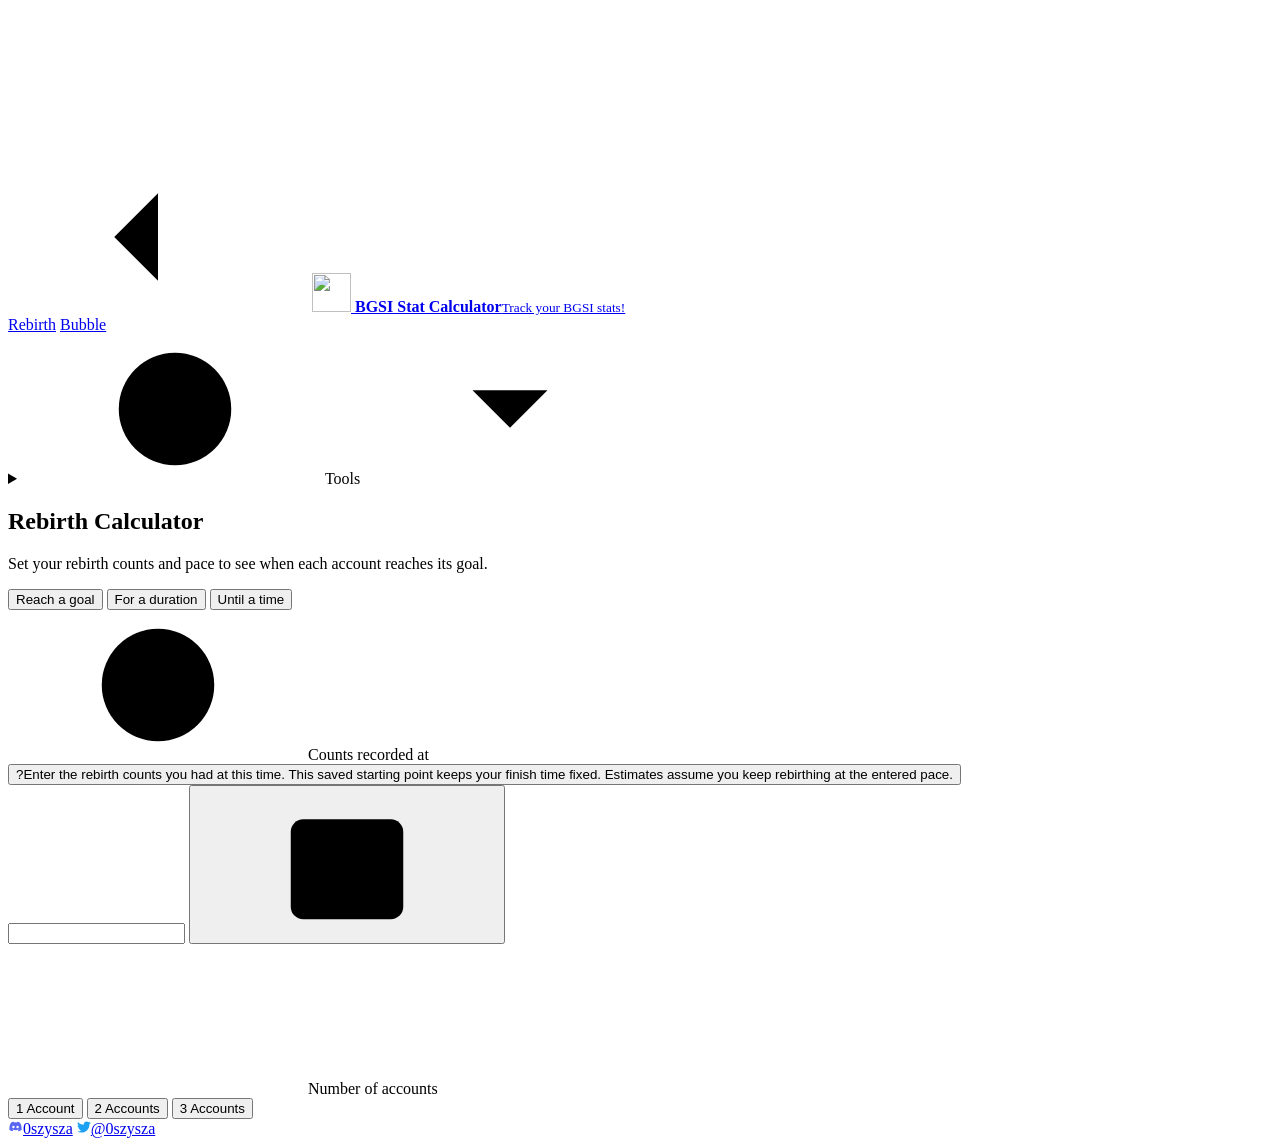
==== commit 5c93c44b: "Align header tabs with CCU Tracker and nest calculator routes" ====
--- a/index.html
+++ b/index.html
@@ -1,24 +1,17 @@
 <!doctype html>
-<html lang="en" class="dark">
-<head>
+<html lang="en"><head>
   <meta charset="utf-8">
   <meta name="viewport" content="width=device-width, initial-scale=1">
-  <meta name="theme-color" content="#5CDDFA">
-  <title>Rebirth | BGSI Stat Calculator</title>
-  <link rel="icon" type="image/svg+xml" href="favicon.svg">
-  <link rel="preconnect" href="https://fonts.googleapis.com">
-  <link rel="preconnect" href="https://fonts.gstatic.com" crossorigin>
-  <link href="https://fonts.googleapis.com/css2?family=Inter:wght@400;500;600;700;800&display=swap" rel="stylesheet">
-  <link rel="stylesheet" href="styles.css?v=20261004-1">
-  <script type="module" src="app.js?v=20261004-1"></script>
-<link rel="canonical" href="https://0szysza.github.io/rebirth/">
+  <title>BGSI Stat Calculator</title>
+  <link rel="canonical" href="https://0szysza.github.io/rebirth/rebirth/">
+<meta name="theme-color" content="#5CDDFA">
 <meta name="description" content="Track your BGSI rebirth grind for up to three named accounts. Estimate a goal finish time or rebirths gained over a custom time interval, with saved inputs and your own pace.">
 <meta property="og:type" content="website">
 <meta property="og:site_name" content="BGSI Stat Calculator">
 <meta property="og:locale" content="en_GB">
 <meta property="og:title" content="Rebirth | BGSI Stat Calculator">
 <meta property="og:description" content="Track your BGSI rebirth grind for up to three named accounts. Estimate a goal finish time or rebirths gained over a custom time interval, with saved inputs and your own pace.">
-<meta property="og:url" content="https://0szysza.github.io/rebirth/">
+<meta property="og:url" content="https://0szysza.github.io/rebirth/rebirth/">
 <meta property="og:image" content="https://0szysza.github.io/rebirth/assets/social/cover.png?v=20261004-1">
 <meta property="og:image:secure_url" content="https://0szysza.github.io/rebirth/assets/social/cover.png?v=20261004-1">
 <meta property="og:image:type" content="image/png">
@@ -30,109 +23,6 @@
 <meta name="twitter:description" content="Track your BGSI rebirth grind for up to three named accounts. Estimate a goal finish time or rebirths gained over a custom time interval, with saved inputs and your own pace.">
 <meta name="twitter:image" content="https://0szysza.github.io/rebirth/assets/social/cover.png?v=20261004-1">
 <meta name="twitter:image:alt" content="BGSI Stat Calculator: three accounts, custom pace and estimated finish times.">
-</head>
-<body data-stat="rebirth">
-  <svg class="icon-library" aria-hidden="true" xmlns="http://www.w3.org/2000/svg">
-    <symbol id="icon-calendar" viewBox="0 0 24 24"><rect x="3" y="5" width="18" height="16" rx="2"/><path d="M16 3v4M8 3v4M3 11h18"/></symbol>
-    <symbol id="icon-rebirth" viewBox="0 0 24 24"><path d="M21 12a9 9 0 1 1-3-6.7L21 8"/><path d="M21 3v5h-5"/></symbol>
-    <symbol id="icon-bubble" viewBox="0 0 24 24"><circle cx="10" cy="14" r="7"/><circle cx="18" cy="5" r="3"/><path d="M6 12a4 4 0 0 1 4-2"/></symbol>
-    <symbol id="icon-clock" viewBox="0 0 24 24"><circle cx="12" cy="12" r="9"/><path d="M12 7v5l3 2"/></symbol>
-    <symbol id="icon-arrow-left" viewBox="0 0 24 24"><path d="M19 12H5m7 7-7-7 7-7"/></symbol>
-    <symbol id="icon-users" viewBox="0 0 24 24"><path d="M16 21v-2a4 4 0 0 0-4-4H6a4 4 0 0 0-4 4v2"/><circle cx="9" cy="7" r="4"/><path d="M22 21v-2a4 4 0 0 0-3-3.87M16 3.13a4 4 0 0 1 0 7.75"/></symbol>
-    <symbol id="icon-hash" viewBox="0 0 24 24"><line x1="4" x2="20" y1="9" y2="9"/><line x1="4" x2="20" y1="15" y2="15"/><line x1="10" x2="8" y1="3" y2="21"/><line x1="16" x2="14" y1="3" y2="21"/></symbol>
-    <symbol id="icon-square-pen" viewBox="0 0 24 24"><path d="M12 3H5a2 2 0 0 0-2 2v14a2 2 0 0 0 2 2h14a2 2 0 0 0 2-2v-7"/><path d="M18.375 2.625a1 1 0 0 1 3 3l-9.013 9.014a2 2 0 0 1-.853.505l-2.873.84a.5.5 0 0 1-.62-.62l.84-2.873a2 2 0 0 1 .506-.852z"/></symbol>
-    <symbol id="icon-check" viewBox="0 0 24 24"><path d="M20 6 9 17l-5-5"/></symbol>
-    <symbol id="icon-x" viewBox="0 0 24 24"><path d="M18 6 6 18"/><path d="m6 6 12 12"/></symbol>
-    <symbol id="icon-pen-off" viewBox="0 0 24 24"><path d="m10 10-6.157 6.162a2 2 0 0 0-.5.833l-1.322 4.36a.5.5 0 0 0 .622.624l4.358-1.323a2 2 0 0 0 .83-.5L14 13.982"/><path d="m12.829 7.172 4.359-4.346a1 1 0 1 1 3.986 3.986l-4.353 4.353"/><path d="m2 2 20 20"/></symbol>
-    <symbol id="icon-globe" viewBox="0 0 24 24"><circle cx="12" cy="12" r="9"/><path d="M3 12h18M12 3a15 15 0 0 1 0 18M12 3a15 15 0 0 0 0 18"/></symbol>
-    <symbol id="icon-chevron" viewBox="0 0 24 24"><path d="m6 9 6 6 6-6"/></symbol>
-  </svg>
-
-  <header class="site-header">
-    <div class="site-header__inner">
-      <a class="home-link" href="https://0szysza.github.io/" aria-label="Back to home" title="Back to home"><svg class="icon" aria-hidden="true"><use href="#icon-arrow-left"></use></svg></a>
-      <a class="brand" href="/rebirth/" aria-label="BGSI Stat Calculator — Rebirth">
-        <span class="brand__logo" aria-hidden="true">
-          <img src="favicon.svg" width="39" height="39" alt="">
-        </span>
-        <span class="brand__copy"><strong>BGSI Stat Calculator</strong><small>Track your BGSI stats!</small></span>
-      </a>
-      <nav class="tool-switcher" aria-label="Switch tool">
-        <details class="tool-menu">
-          <summary aria-label="Tools"><svg class="icon" aria-hidden="true"><use href="#icon-globe"></use></svg><span>Tools</span><svg class="icon tool-menu__chevron" aria-hidden="true"><use href="#icon-chevron"></use></svg></summary>
-          <div class="tool-menu__list">
-            <a href="https://0szysza.github.io/trackccu/"><img class="tool-menu__logo" src="https://0szysza.github.io/trackccu/favicon.png" width="18" height="18" alt=""><span><strong>TrackCCU</strong><small>Track any Roblox Game CCU!</small></span></a>
-            <a href="/rebirth/" aria-current="page"><img class="tool-menu__logo" src="favicon.svg" width="18" height="18" alt=""><span><strong>BGSI Stat Calculator</strong><small>Track your BGSI stats!</small></span></a>
-          </div>
-        </details>
-      </nav>
-    </div>
-    <nav class="stat-nav" aria-label="BGSI calculators">
-      <a href="/rebirth/" aria-current="page"><svg class="icon" aria-hidden="true"><use href="#icon-rebirth"></use></svg><span>Rebirth</span></a>
-      <a href="/bubble/"><svg class="icon" aria-hidden="true"><use href="#icon-bubble"></use></svg><span>Bubble</span></a>
-    </nav>
-  </header>
-
-  <main class="page-shell">
-    <section class="account-selector" aria-labelledby="account-selector-title">
-      <div class="selector-heading">
-        <h1 id="account-selector-title">Rebirth Calculator</h1>
-        <p id="calculator-description">Set your rebirth counts and pace to see when each account reaches its goal.</p>
-        <div class="calculation-modes account-selector__buttons" role="group" aria-label="Calculation mode">
-          <button class="calculation-mode account-count is-active" type="button" data-mode="goal" aria-pressed="true">Reach a goal</button>
-          <button class="calculation-mode account-count" type="button" data-mode="duration" aria-pressed="false">For a duration</button>
-          <button class="calculation-mode account-count" type="button" data-mode="until" aria-pressed="false">Until a time</button>
-        </div>
-      </div>
-      <div class="selector-controls">
-        <div class="time-controls">
-        <section class="interval-settings" id="interval-settings" aria-label="Time interval" hidden>
-          <div class="interval-duration" id="duration-fields">
-            <div class="field"><label for="interval-hours">Hours</label><input id="interval-hours" type="number" min="0" step="any" inputmode="decimal" value="2"></div>
-            <div class="field"><label for="interval-minutes">Minutes</label><input id="interval-minutes" type="number" min="0" max="59" step="1" inputmode="numeric" value="0"></div>
-          </div>
-          <div class="field interval-end-field" id="end-time-field" hidden>
-            <label for="interval-end">End date and time</label>
-            <div class="date-control">
-              <input id="interval-end" type="text" readonly aria-haspopup="dialog" aria-controls="interval-end-picker" aria-expanded="false" autocomplete="off">
-              <button class="date-control__open" type="button" data-date-for="interval-end" aria-label="Choose interval end date and time" aria-haspopup="dialog" aria-controls="interval-end-picker" aria-expanded="false"><svg class="icon" aria-hidden="true"><use href="#icon-calendar"></use></svg></button>
-              <div class="date-picker" id="interval-end-picker" role="dialog" aria-label="Interval end date and time" hidden></div>
-            </div>
-          </div>
-        </section>
-        <div class="snapshot-row">
-          <div class="snapshot-label"><svg class="icon" aria-hidden="true"><use href="#icon-clock"></use></svg><label for="snapshot">Counts recorded at</label><button class="help-tip" type="button" aria-label="About the recorded time" aria-describedby="snapshot-help">?<span class="help-tip__bubble" id="snapshot-help" role="tooltip">Enter the rebirth counts you had at this time. This saved starting point keeps your finish time fixed. Estimates assume you keep rebirthing at the entered pace.</span></button></div>
-          <div class="field date-control">
-            <input id="snapshot" type="text" readonly aria-haspopup="dialog" aria-controls="snapshot-picker" aria-expanded="false" autocomplete="off">
-            <button class="date-control__open" type="button" data-date-for="snapshot" aria-label="Choose recorded date and time" aria-haspopup="dialog" aria-controls="snapshot-picker" aria-expanded="false"><svg class="icon" aria-hidden="true"><use href="#icon-calendar"></use></svg></button>
-            <div class="date-picker" id="snapshot-picker" role="dialog" aria-label="Recorded date and time" hidden></div>
-          </div>
-        </div>
-        </div>
-        <div class="account-mode-field">
-          <span class="account-mode-label" id="account-mode-label"><svg class="icon" aria-hidden="true"><use href="#icon-hash"></use></svg><span>Number of accounts</span></span>
-          <div class="account-selector__buttons" role="group" aria-labelledby="account-mode-label">
-            <button class="account-count" type="button" data-count="1" aria-pressed="false">1 Account</button>
-            <button class="account-count is-active" type="button" data-count="2" aria-pressed="true">2 Accounts</button>
-            <button class="account-count" type="button" data-count="3" aria-pressed="false">3 Accounts</button>
-          </div>
-        </div>
-      </div>
-    </section>
-
-    <div class="accounts-grid" id="accounts-grid" role="group" aria-label="Account estimates" data-count="2"></div>
-  </main>
-
-  <footer class="site-footer">
-    <div class="site-footer__inner">
-      <div class="site-footer__contact">
-        <div class="site-footer__links">
-          <a href="https://discord.com/users/0szysza" target="_blank" rel="noopener noreferrer"><svg xmlns="http://www.w3.org/2000/svg" width="15" height="15" viewBox="0 0 24 24" fill="#5865F2" aria-hidden="true"><path d="M19.888 7.335a5.134 5.134 0 0 0-2.893-2.418a9.144 9.144 0 0 0-2.275-.508a9.963 9.963 0 0 0-.508 1.038a15.039 15.039 0 0 0-4.56 0a11.372 11.372 0 0 0-.519-1.038c-.752.082-1.493.249-2.208.497a5.123 5.123 0 0 0-2.904 2.44a16.176 16.176 0 0 0-1.91 9.717a16.562 16.562 0 0 0 4.98 2.528a4.339 4.339 0 0 0 1.104-1.777c-.54-.202-1.06-.45-1.557-.74c-.089-.122.254-.32.364-.354a11.826 11.826 0 0 0 10.037 0c.1 0 .453.232.364.354c-.441.342-1.424.585-1.59.828a7.4 7.4 0 0 0 1.105 1.69a16.628 16.628 0 0 0 4.99-2.53a16.232 16.232 0 0 0-2.02-9.727M8.669 14.7a1.943 1.943 0 0 1-1.92-1.955a1.943 1.943 0 0 1 1.92-1.91a1.942 1.942 0 0 1 1.933 1.965a1.943 1.943 0 0 1-1.933 1.9m6.625 0a1.943 1.943 0 0 1-1.932-1.944a1.932 1.932 0 1 1 3.865.034a1.932 1.932 0 0 1-1.933 1.899z"/></svg><span>0szysza</span></a>
-          <a href="https://x.com/0szysza" target="_blank" rel="noopener noreferrer"><svg xmlns="http://www.w3.org/2000/svg" width="14" height="14" viewBox="0 0 432 384" fill="currentColor" style="color:#1DA1F2" aria-hidden="true"><path d="M383 105v11q0 45-16.5 88.5t-47 79.5t-79 58.5T134 365q-73 0-134-39q10 1 21 1q61 0 109-37q-29-1-51.5-18T48 229q8 2 16 2q12 0 23-4q-30-6-50-30t-20-55v-1q19 10 40 11q-39-27-39-73q0-24 12-44q33 40 79.5 64T210 126q-2-10-2-20q0-36 25.5-61.5T295 19q38 0 64 27q30-6 56-21q-10 31-39 48q27-3 51-13q-18 26-44 45z"/></svg><span>@0szysza</span></a>
-        </div>
-      </div>
-    </div>
-  </footer>
-  <noscript><p class="noscript">Enable JavaScript to use the calculator.</p></noscript>
-</body>
-</html>
+  <meta http-equiv="refresh" content="0; url=./rebirth/">
+  <script>location.replace("./rebirth/" + location.search + location.hash);</script>
+</head><body><a href="./rebirth/">Open BGSI Stat Calculator</a></body></html>
